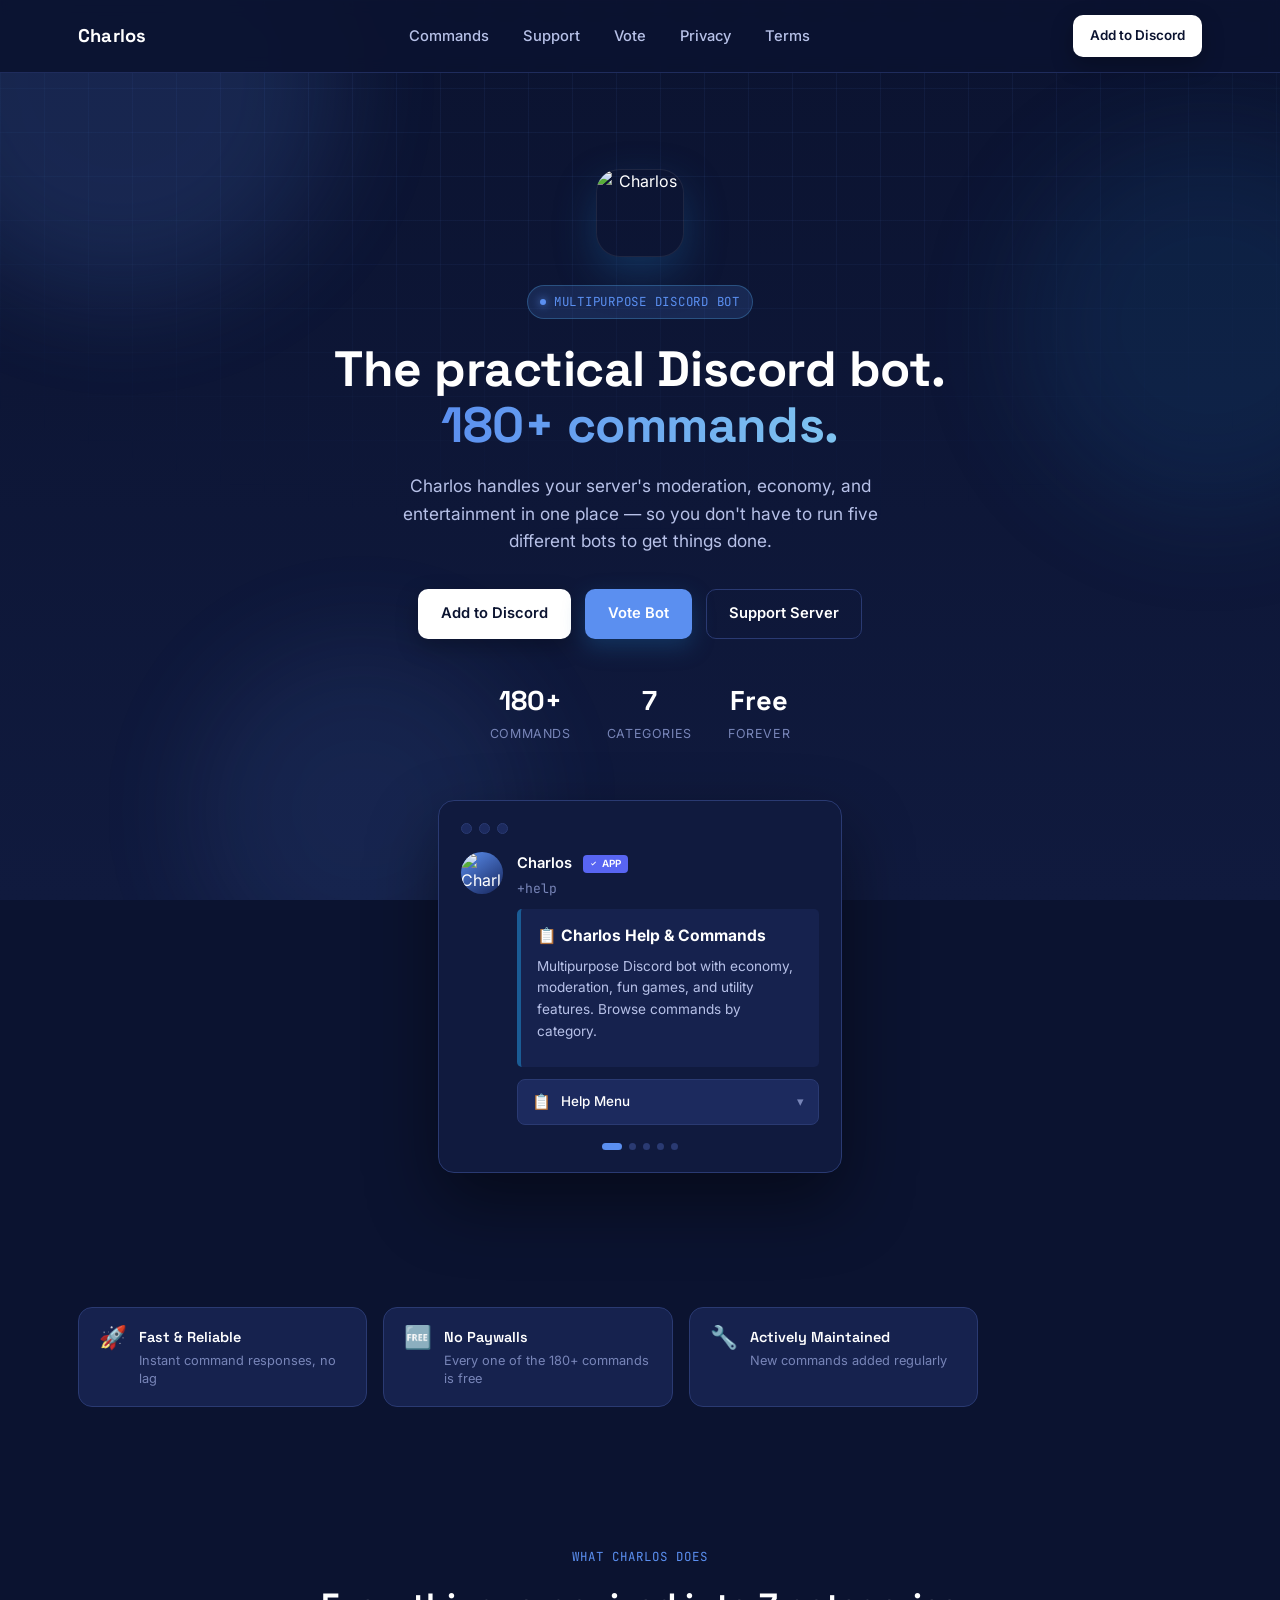
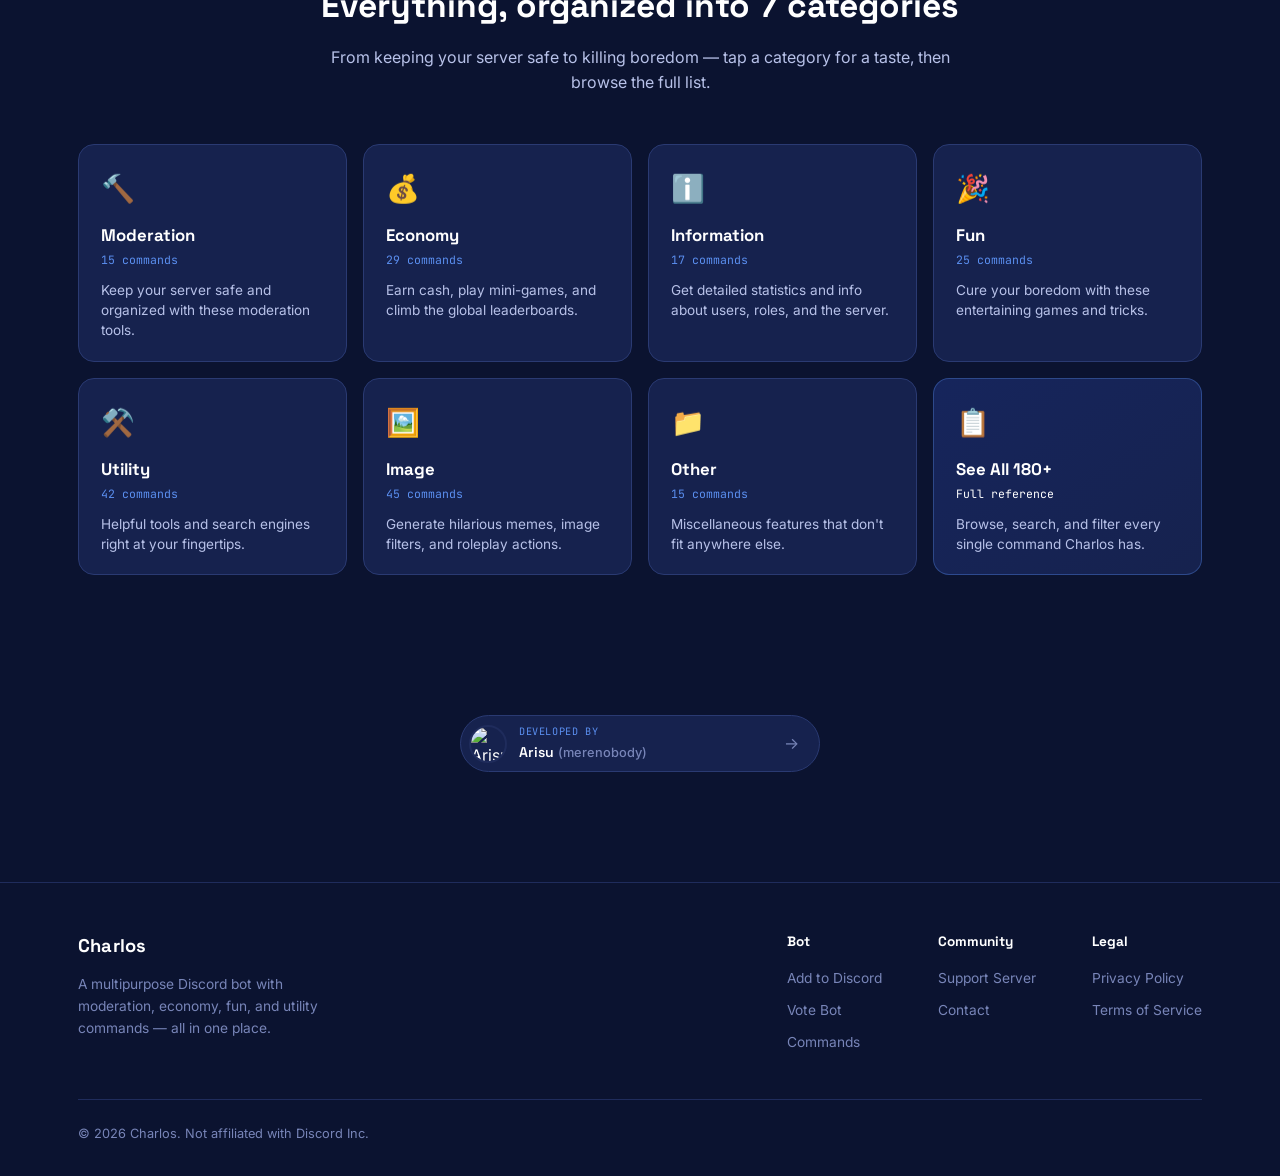
==== index.html @ 414bbe64 "Update index.html" ====
<!DOCTYPE html>
<html lang="en">
<head>
<meta charset="UTF-8">
<meta name="viewport" content="width=device-width, initial-scale=1.0">
<title>Charlos — The Discord Bot That Does Almost Everything</title>
<meta name="description" content="Charlos is a multipurpose Discord bot with 180++ commands across 7 categories: moderation, economy, fun, utility, image, information, and more.">
<link rel="stylesheet" href="style.css">
</head>
<body>

<div class="bg-grid" aria-hidden="true"></div>
<div class="bg-blobs" aria-hidden="true"><span></span><span></span><span></span><span></span></div>

<nav class="nav">
  <div class="wrap">
    <a href="./" class="brand">
      Charlos
    </a>
    <ul class="nav-links">
      <li><a href="/commands">Commands</a></li>
      <li><a href="https://discord.gg/Yh2V3zn8T9">Support</a></li>
      <li><a href="https://top.gg/bot/865440490342449203/">Vote</a></li>
      <li><a href="/privacy">Privacy</a></li>
      <li><a href="/terms">Terms</a></li>
    </ul>
    <div class="nav-cta">
      <a class="btn btn-primary btn-sm" href="https://dsc.gg/charlos">Add to Discord</a>
      <button class="nav-toggle" aria-label="Toggle menu">☰</button>
    </div>
  </div>
</nav>

<header class="hero">
  <div class="wrap hero-centered">
    <div class="hero-icon">
      <img src="https://cdn.top.gg/icons/220473935529189376/a24f97e4140f7df12260221074b613d7f1c4b828c86756d07db3723e8a4da20b.webp" alt="Charlos">
    </div>
    <span class="eyebrow"><span class="dot"></span> Multipurpose Discord Bot</span>
    <h1>The practical Discord bot.<br><span class="accent-text">180+ commands.</span></h1>
    <p class="lead">Charlos handles your server's moderation, economy, and entertainment in one place — so you don't have to run five different bots to get things done.</p>
    <div class="hero-actions">
      <a class="btn btn-primary" href="https://dsc.gg/charlos">Add to Discord</a>
      <a class="btn btn-secondary" href="https://top.gg/bot/865440490342449203/">Vote Bot</a>
      <a class="btn btn-ghost" href="https://discord.gg/Yh2V3zn8T9">Support Server</a>
    </div>
    <div class="hero-stats">
      <div>
        <div class="stat-num" data-count="180+">0</div>
        <div class="stat-label">Commands</div>
      </div>
      <div>
        <div class="stat-num" data-count="7">0</div>
        <div class="stat-label">Categories</div>
      </div>
      <div>
        <div class="stat-num">Free</div>
        <div class="stat-label">Forever</div>
      </div>
    </div>
  </div>
</header>

<section class="preview-section">
  <div class="wrap">
    <div class="mockup">
      <div class="mockup-bar"><span></span><span></span><span></span></div>
      <div class="mockup-msg">
        <div class="mockup-avatar">
          <img src="https://cdn.top.gg/icons/220473935529189376/a24f97e4140f7df12260221074b613d7f1c4b828c86756d07db3723e8a4da20b.webp" alt="Charlos">
        </div>
        <div class="mockup-body">
          <div class="mockup-name">Charlos <span class="bot-tag"><svg viewBox="0 0 16 16" width="11" height="11" aria-hidden="true"><path fill="#fff" d="M6.8 10.8 4.4 8.4l.9-.9 1.5 1.5 3.9-3.9.9.9-4.8 4.8Z"/></svg>APP</span></div>
          <div class="mockup-cmd">+help</div>
          <div class="embed-card">
            <div class="embed-title">📋 Charlos Help &amp; Commands</div>
            <div class="embed-desc">Loading…</div>
          </div>
          <div class="mockup-select">
            <span class="select-icon">📋</span>
            <span class="select-text">Help Menu</span>
            <span class="select-chevron">▾</span>
          </div>
        </div>
      </div>
      <div class="mockup-dots"></div>
    </div>
  </div>
</section>

<section class="strip-section">
  <div class="wrap">

    <div class="feature-strip reveal reveal-stagger">
      <div class="feature-item">
        <span class="feature-icon">🚀</span>
        <div>
          <div class="feature-title">Fast &amp; Reliable</div>
          <div class="feature-desc">Instant command responses, no lag</div>
        </div>
      </div>
      <div class="feature-item">
        <span class="feature-icon">🆓</span>
        <div>
          <div class="feature-title">No Paywalls</div>
          <div class="feature-desc">Every one of the 180+ commands is free</div>
        </div>
      </div>
      <div class="feature-item">
        <span class="feature-icon">🔧</span>
        <div>
          <div class="feature-title">Actively Maintained</div>
          <div class="feature-desc">New commands added regularly</div>
        </div>
      </div>
    </div>
  </div>
</section>

<section id="commands">
  <div class="wrap">
    <div class="section-head reveal">
      <span class="section-tag">What Charlos does</span>
      <h2>Everything, organized into 7 categories</h2>
      <p>From keeping your server safe to killing boredom — tap a category for a taste, then browse the full list.</p>
    </div>

    <div class="pitch-grid reveal reveal-stagger">
      <a href="/commands?moderation" class="pitch-card">
        <div class="pitch-icon">🔨</div>
        <div class="pitch-title">Moderation</div>
        <div class="pitch-count">15 commands</div>
        <p class="pitch-desc">Keep your server safe and organized with these moderation tools.</p>
      </a>
      <a href="/commands?economy" class="pitch-card">
        <div class="pitch-icon">💰</div>
        <div class="pitch-title">Economy</div>
        <div class="pitch-count">29 commands</div>
        <p class="pitch-desc">Earn cash, play mini-games, and climb the global leaderboards.</p>
      </a>
      <a href="/commands?information" class="pitch-card">
        <div class="pitch-icon">ℹ️</div>
        <div class="pitch-title">Information</div>
        <div class="pitch-count">17 commands</div>
        <p class="pitch-desc">Get detailed statistics and info about users, roles, and the server.</p>
      </a>
      <a href="/commands?fun" class="pitch-card">
        <div class="pitch-icon">🎉</div>
        <div class="pitch-title">Fun</div>
        <div class="pitch-count">25 commands</div>
        <p class="pitch-desc">Cure your boredom with these entertaining games and tricks.</p>
      </a>
      <a href="/commands?utility" class="pitch-card">
        <div class="pitch-icon">⚒️</div>
        <div class="pitch-title">Utility</div>
        <div class="pitch-count">42 commands</div>
        <p class="pitch-desc">Helpful tools and search engines right at your fingertips.</p>
      </a>
      <a href="/commands?image" class="pitch-card">
        <div class="pitch-icon">🖼️</div>
        <div class="pitch-title">Image</div>
        <div class="pitch-count">45 commands</div>
        <p class="pitch-desc">Generate hilarious memes, image filters, and roleplay actions.</p>
      </a>
      <a href="/commands?other" class="pitch-card">
        <div class="pitch-icon">📁</div>
        <div class="pitch-title">Other</div>
        <div class="pitch-count">15 commands</div>
        <p class="pitch-desc">Miscellaneous features that don't fit anywhere else.</p>
      </a>
      <a href="/commands" class="pitch-card pitch-card-all">
        <div class="pitch-icon">📋</div>
        <div class="pitch-title">See All 180+</div>
        <div class="pitch-count">Full reference</div>
        <p class="pitch-desc">Browse, search, and filter every single command Charlos has.</p>
      </a>
    </div>
  </div>
</section>


<section class="strip-section">
  <div class="wrap">
    <a class="dev-chip reveal" href="https://discord.com/users/717255337803120681" target="_blank" rel="noopener">
      <img class="dev-chip-avatar" id="devAvatar" src="https://api.lanyard.rest/717255337803120681.png" alt="Arisu">
      <div class="dev-chip-text">
        <span class="dev-chip-label">Developed by</span>
        <span class="dev-chip-name">Arisu <span class="dev-chip-handle">(merenobody)</span></span>
      </div>
      <span class="dev-chip-arrow">→</span>
    </a>
  </div>
</section>

<footer>
  <div class="wrap">
    <div class="footer-top">
      <div class="footer-brand">
        <a href="./" class="brand">Charlos</a>
        <p>A multipurpose Discord bot with moderation, economy, fun, and utility commands — all in one place.</p>
      </div>
      <div class="footer-cols">
        <div class="footer-col">
          <h4>Bot</h4>
          <a href="https://dsc.gg/charlos">Add to Discord</a>
          <a href="https://top.gg/bot/865440490342449203/">Vote Bot</a>
          <a href="/commands">Commands</a>
        </div>
        <div class="footer-col">
          <h4>Community</h4>
          <a href="https://discord.gg/Yh2V3zn8T9">Support Server</a>
          <a href="mailto:sokkheng8111@gmail.com">Contact</a>
        </div>
        <div class="footer-col">
          <h4>Legal</h4>
          <a href="/privacy">Privacy Policy</a>
          <a href="/terms">Terms of Service</a>
        </div>
      </div>
    </div>
    <div class="footer-bottom">
      <span>© 2026 Charlos. Not affiliated with Discord Inc.</span>
    </div>
  </div>
</footer>

<script src="script.js"></script>
</body>
</html>
---- style.css ----
@import url('https://fonts.googleapis.com/css2?family=Space+Grotesk:wght@500;600;700&family=Inter:wght@400;500;600;700&family=JetBrains+Mono:wght@400;500;600&display=swap');

/* ---------- Animation keyframes ---------- */
@keyframes float{
  0%,100%{transform:translateY(0);}
  50%{transform:translateY(-10px);}
}
@keyframes pulseGlow{
  0%,100%{box-shadow:0 30px 70px rgba(0,0,0,0.45), 0 0 0 rgba(74,159,219,0);}
  50%{box-shadow:0 30px 70px rgba(0,0,0,0.45), 0 0 46px rgba(74,159,219,0.28);}
}
@keyframes shimmer{
  0%{background-position:0% 50%;}
  100%{background-position:200% 50%;}
}
@keyframes fadeUp{
  from{opacity:0;transform:translateY(26px);}
  to{opacity:1;transform:translateY(0);}
}
@keyframes drift{
  0%{transform:translate(0,0) scale(1);}
  50%{transform:translate(-24px,18px) scale(1.06);}
  100%{transform:translate(0,0) scale(1);}
}
@keyframes spinSlow{
  from{transform:rotate(0deg);}
  to{transform:rotate(360deg);}
}

.reveal{
  opacity:0;
  transform:translateY(26px);
  transition:opacity 0.7s cubic-bezier(0.16,1,0.3,1), transform 0.7s cubic-bezier(0.16,1,0.3,1);
}
.reveal.in-view{
  opacity:1;
  transform:translateY(0);
}
.reveal-stagger.in-view .feature-item{
  animation:fadeUp 0.6s cubic-bezier(0.16,1,0.3,1) both;
}
.reveal-stagger.in-view .feature-item:nth-child(1){animation-delay:0.02s;}
.reveal-stagger.in-view .feature-item:nth-child(2){animation-delay:0.1s;}
.reveal-stagger.in-view .feature-item:nth-child(3){animation-delay:0.18s;}

:root{
  --bg:#0B1330;
  --bg-elevated:#101A3E;
  --surface:#16224E;
  --surface-2:#1C2A5E;
  --border:#2A3A72;
  --border-soft:#1F2C5C;
  --accent:#1A5C95;
  --accent-bright:#5B8FF0;
  --accent-dim:#16255C;
  --accent-soft:rgba(91,143,240,0.16);
  --text:#FFFFFF;
  --text-muted:#B7C1E8;
  --text-dim:#7885B8;
  --font-display:'Space Grotesk',sans-serif;
  --font-body:'Inter',sans-serif;
  --font-mono:'JetBrains Mono',monospace;
  --radius:14px;
}

*{box-sizing:border-box;margin:0;padding:0;}

html{scroll-behavior:smooth;}

body{
  background:var(--bg);
  color:var(--text);
  font-family:var(--font-body);
  line-height:1.6;
  -webkit-font-smoothing:antialiased;
  overflow-x:hidden;
}

body::before{
  content:"";
  position:fixed;
  inset:0;
  z-index:-2;
  background:linear-gradient(180deg, var(--bg) 0%, var(--bg-elevated) 100%);
}

.bg-grid{
  position:fixed;
  inset:0;
  z-index:-1;
  pointer-events:none;
  background-image:
    linear-gradient(rgba(91,143,240,0.07) 1px, transparent 1px),
    linear-gradient(90deg, rgba(91,143,240,0.07) 1px, transparent 1px);
  background-size:44px 44px;
  mask-image:radial-gradient(ellipse 80% 60% at 50% 0%, #000 40%, transparent 100%);
  -webkit-mask-image:radial-gradient(ellipse 80% 60% at 50% 0%, #000 40%, transparent 100%);
}
@media (min-width:900px){
  .bg-grid{animation:gridDrift 40s linear infinite;}
}
@keyframes gridDrift{
  from{background-position:0 0, 0 0;}
  to{background-position:44px 44px, 44px 44px;}
}

.bg-blobs{
  position:fixed;
  inset:0;
  z-index:-1;
  overflow:hidden;
  pointer-events:none;
  transform:translateZ(0);
}
.bg-blobs span{
  position:absolute;
  border-radius:50%;
  filter:blur(55px);
  opacity:0.4;
  will-change:transform;
  transform:translateZ(0);
}
.bg-blobs span:nth-child(1){
  width:440px;height:440px;
  top:-140px;left:-100px;
  background:rgba(91,143,240,0.4);
  animation:blobFloat1 28s ease-in-out infinite;
}
.bg-blobs span:nth-child(2){
  width:380px;height:380px;
  top:15%;right:-120px;
  background:rgba(26,92,149,0.45);
  animation:blobFloat2 34s ease-in-out infinite;
}
.bg-blobs span:nth-child(3){
  width:340px;height:340px;
  bottom:-80px;left:15%;
  background:rgba(91,143,240,0.25);
  animation:blobFloat3 30s ease-in-out infinite;
}
.bg-blobs span:nth-child(4){
  display:none;
}
@keyframes blobFloat1{
  0%,100%{transform:translate(0,0) translateZ(0) scale(1);}
  50%{transform:translate(60px,50px) translateZ(0) scale(1.15);}
}
@keyframes blobFloat2{
  0%,100%{transform:translate(0,0) translateZ(0) scale(1);}
  50%{transform:translate(-70px,40px) translateZ(0) scale(1.1);}
}
@keyframes blobFloat3{
  0%,100%{transform:translate(0,0) scale(1);}
  50%{transform:translate(40px,-60px) scale(1.2);}
}
@media (prefers-reduced-motion:reduce){
  .bg-blobs span{animation:none;}
  .bg-grid{animation:none;}
}

a{color:inherit;text-decoration:none;}
ul{list-style:none;}
img{max-width:100%;display:block;}

.wrap{
  max-width:1180px;
  margin:0 auto;
  padding:0 28px;
}

/* ---------- Nav ---------- */
.nav{
  position:sticky;
  top:0;
  z-index:100;
  background:rgba(11,19,48,0.92);
  backdrop-filter:blur(8px);
  -webkit-backdrop-filter:blur(8px);
  border-bottom:1px solid var(--border-soft);
  transition:box-shadow 0.3s ease, background 0.3s ease;
}
.nav.scrolled{
  background:rgba(11,19,48,0.97);
  box-shadow:0 8px 30px rgba(0,0,0,0.35);
}
@media (max-width:900px){
  .nav{
    background:rgba(11,19,48,0.97);
    backdrop-filter:none;
    -webkit-backdrop-filter:none;
  }
  .nav.scrolled{background:rgba(11,19,48,0.99);}
}
.nav .wrap{
  display:flex;
  align-items:center;
  justify-content:space-between;
  height:72px;
}
.brand{
  display:flex;
  align-items:center;
  gap:12px;
  font-family:var(--font-display);
  font-weight:700;
  font-size:1.15rem;
  letter-spacing:0.01em;
}
.brand-mark{
  width:38px;
  height:38px;
  border-radius:11px;
  background:linear-gradient(145deg,var(--accent-bright),var(--accent-dim));
  display:flex;
  align-items:center;
  justify-content:center;
  font-family:var(--font-display);
  font-weight:700;
  font-size:1.05rem;
  color:#fff;
  box-shadow:0 0 0 1px rgba(255,255,255,0.08) inset, 0 6px 18px rgba(26,92,149,0.35);
  flex-shrink:0;
}
.nav-links{
  display:flex;
  align-items:center;
  gap:34px;
}
.nav-links a{
  font-size:0.92rem;
  color:var(--text-muted);
  font-weight:500;
  transition:color 0.2s ease;
}
.nav-links a:hover{color:var(--text);}
.nav-cta{
  display:flex;
  align-items:center;
  gap:12px;
}
.nav-toggle{
  display:none;
  background:none;
  border:1px solid var(--border);
  border-radius:8px;
  width:40px;
  height:40px;
  color:var(--text);
  font-size:1.1rem;
  cursor:pointer;
}

/* ---------- Buttons ---------- */
.btn{
  display:inline-flex;
  align-items:center;
  justify-content:center;
  gap:8px;
  font-family:var(--font-body);
  font-weight:600;
  font-size:0.92rem;
  padding:12px 22px;
  border-radius:10px;
  border:1px solid transparent;
  cursor:pointer;
  transition:transform 0.15s ease, box-shadow 0.15s ease, background 0.15s ease, border-color 0.15s ease;
  white-space:nowrap;
  position:relative;
  overflow:hidden;
}
.btn::after{
  content:"";
  position:absolute;
  top:0;
  left:-120%;
  width:60%;
  height:100%;
  background:linear-gradient(120deg, transparent, rgba(255,255,255,0.35), transparent);
  transform:skewX(-20deg);
  transition:left 0.6s ease;
}
.btn:hover::after{left:140%;}
.btn:active{transform:translateY(1px);}
.btn-primary{
  background:#fff;
  color:var(--bg);
  box-shadow:0 8px 22px rgba(0,0,0,0.25);
}
.btn-primary:hover{box-shadow:0 10px 28px rgba(0,0,0,0.3);transform:translateY(-1px);background:#F2F5F8;}
.btn-secondary{
  background:var(--accent-bright);
  color:#fff;
  box-shadow:0 8px 22px rgba(26,92,149,0.4);
}
.btn-secondary:hover{box-shadow:0 10px 28px rgba(26,92,149,0.55);transform:translateY(-1px);}
.btn-ghost{
  background:transparent;
  color:var(--text);
  border-color:var(--border);
}
.btn-ghost:hover{border-color:var(--accent-bright);background:var(--surface);}
.btn-sm{padding:9px 16px;font-size:0.84rem;}
.btn-block{width:100%;}

/* ---------- Hero ---------- */
.hero{
  padding:96px 0 56px;
}
.hero-centered{
  display:flex;
  flex-direction:column;
  align-items:center;
  text-align:center;
  max-width:680px;
  margin:0 auto;
}
.hero-icon{
  width:88px;
  height:88px;
  border-radius:24px;
  overflow:hidden;
  margin-bottom:28px;
  box-shadow:0 16px 40px rgba(26,92,149,0.4), 0 0 0 1px rgba(255,255,255,0.08) inset;
}
.hero-icon img{width:100%;height:100%;object-fit:cover;}
.eyebrow{
  display:inline-flex;
  align-items:center;
  gap:8px;
  font-family:var(--font-mono);
  font-size:0.78rem;
  letter-spacing:0.06em;
  text-transform:uppercase;
  color:var(--accent-bright);
  background:var(--accent-soft);
  border:1px solid rgba(74,159,219,0.35);
  padding:6px 12px;
  border-radius:20px;
  margin-bottom:22px;
}
.eyebrow .dot{
  width:6px;height:6px;border-radius:50%;
  background:var(--accent-bright);
  box-shadow:0 0 8px var(--accent-bright);
  animation:pulseDot 2s ease-in-out infinite;
}
@keyframes pulseDot{
  0%,100%{opacity:1;transform:scale(1);}
  50%{opacity:0.55;transform:scale(0.75);}
}
.hero h1{
  font-family:var(--font-display);
  font-size:3.1rem;
  line-height:1.12;
  font-weight:700;
  letter-spacing:-0.01em;
  margin-bottom:20px;
}
.hero h1 .accent-text{
  background:linear-gradient(90deg, var(--accent-bright), #7FC4F0, var(--accent-bright));
  background-size:200% auto;
  -webkit-background-clip:text;
  background-clip:text;
  color:transparent;
  animation:shimmer 4s linear infinite;
  display:inline-block;
}
.hero p.lead{
  font-size:1.08rem;
  color:var(--text-muted);
  max-width:520px;
  margin:0 auto 34px;
}
.hero-actions{
  display:flex;
  flex-wrap:wrap;
  justify-content:center;
  gap:14px;
  margin-bottom:40px;
}
.hero-stats{
  display:flex;
  justify-content:center;
  gap:36px;
}
.hero-stats .stat-num{
  font-family:var(--font-display);
  font-size:1.7rem;
  font-weight:700;
  color:var(--text);
}
.hero-stats .stat-label{
  font-size:0.78rem;
  color:var(--text-dim);
  text-transform:uppercase;
  letter-spacing:0.05em;
  margin-top:2px;
}
.hero-centered > *{
  opacity:0;
  animation:fadeUp 0.7s cubic-bezier(0.16,1,0.3,1) both;
}
.hero-centered > .hero-icon{animation-delay:0.05s;}
.hero-centered > .eyebrow{animation-delay:0.12s;}
.hero-centered > h1{animation-delay:0.2s;}
.hero-centered > .lead{animation-delay:0.28s;}
.hero-centered > .hero-actions{animation-delay:0.36s;}
.hero-centered > .hero-stats{animation-delay:0.44s;}
@media (prefers-reduced-motion:reduce){
  .hero-centered > *{animation:none;opacity:1;}
  .mockup{animation:none;opacity:1;}
}

/* ---------- Preview section (embed mockup showcase) ---------- */
.preview-section{
  padding:0 0 64px;
  display:flex;
  justify-content:center;
}
.preview-section .wrap{
  max-width:460px;
}

/* ---------- Embed mockup (signature element) ---------- */
.mockup{
  background:var(--bg-elevated);
  border:1px solid var(--border);
  border-radius:16px;
  padding:22px;
  box-shadow:0 30px 70px rgba(0,0,0,0.45);
  opacity:0;
  animation:fadeUp 0.8s cubic-bezier(0.16,1,0.3,1) 0.15s both, float 6s ease-in-out 0.9s infinite, pulseGlow 6s ease-in-out 0.9s infinite;
}
.mockup-bar{
  display:flex;
  gap:7px;
  margin-bottom:18px;
}
.mockup-bar span{
  width:11px;height:11px;border-radius:50%;
  background:var(--surface-2);
  border:1px solid var(--border);
}
.mockup-msg{
  display:flex;
  gap:14px;
}
.mockup-avatar{
  width:42px;
  height:42px;
  border-radius:50%;  /* Keep this for circle */
  background:linear-gradient(145deg,var(--accent-bright),var(--accent-dim));
  flex-shrink:0;
  display:flex;
  align-items:center;
  justify-content:center;
  overflow:hidden;  /* Keep this to clip the image to circle */
  padding:0;
}
.mockup-avatar img{
  width:100%;
  height:100%;
  object-fit:cover;  /* ← THIS is the key change */
  display:block;
}
.mockup-body{flex:1;min-width:0;}
.mockup-name{
  font-weight:600;
  font-size:0.92rem;
  margin-bottom:2px;
  display:flex;
  align-items:center;
  gap:5px;
}
.mockup-name .bot-tag{
  display:inline-flex;
  align-items:center;
  gap:3px;
  font-size:0.62rem;
  background:#5865F2;
  color:#fff;
  padding:1px 6px 1px 5px;
  border-radius:4px;
  margin-left:6px;
  vertical-align:middle;
  font-weight:600;
  letter-spacing:0.02em;
}
.mockup-name .bot-tag svg{flex-shrink:0;}
.mockup-cmd{
  font-family:var(--font-mono);
  font-size:0.82rem;
  color:var(--text-dim);
  margin-bottom:10px;
}
.embed-card{
  background:var(--surface);
  border-left:4px solid var(--accent);
  border-radius:5px;
  padding:14px 16px;
  min-height:150px;
  transition:opacity 0.25s ease;
}
.embed-title{
  font-weight:700;
  font-size:0.98rem;
  margin-bottom:8px;
}
.embed-desc{
  font-size:0.85rem;
  color:var(--text-muted);
  margin-bottom:10px;
}
.embed-desc code, .embed-code{
  display:block;
  font-family:var(--font-mono);
  font-size:0.76rem;
  color:var(--accent-bright);
  background:rgba(26,92,149,0.12);
  padding:8px 10px;
  border-radius:6px;
  line-height:1.7;
  word-break:break-word;
}
.embed-footer{
  font-size:0.7rem;
  color:var(--text-dim);
  margin-top:12px;
  padding-top:10px;
  border-top:1px solid var(--border-soft);
}
.mockup-select{
  display:flex;
  align-items:center;
  gap:10px;
  background:var(--surface-2);
  border:1px solid var(--border);
  border-radius:8px;
  padding:10px 14px;
  margin-top:12px;
  cursor:default;
  transition:border-color 0.2s ease;
}
.mockup-select .select-icon{font-size:0.95rem;}
.mockup-select .select-text{
  flex:1;
  font-size:0.84rem;
  font-weight:500;
  color:var(--text);
}
.mockup-select .select-chevron{
  color:var(--text-dim);
  font-size:0.8rem;
}
.mockup-dots{
  display:flex;
  gap:7px;
  justify-content:center;
  margin-top:18px;
}
.mockup-dots button{
  width:7px;height:7px;border-radius:50%;
  background:var(--border);
  border:none;
  cursor:pointer;
  padding:0;
  transition:background 0.2s ease, width 0.2s ease;
}
.mockup-dots button.active{
  background:var(--accent-bright);
  width:20px;
  border-radius:4px;
}

/* ---------- Section shared ---------- */
section{padding:70px 0;}
.section-head{
  text-align:center;
  max-width:640px;
  margin:0 auto 48px;
}
.section-tag{
  font-family:var(--font-mono);
  font-size:0.78rem;
  letter-spacing:0.08em;
  text-transform:uppercase;
  color:var(--accent-bright);
  margin-bottom:12px;
  display:block;
}
.section-head h2{
  font-family:var(--font-display);
  font-size:2.1rem;
  font-weight:700;
  margin-bottom:12px;
}
.section-head p{color:var(--text-muted);}

/* ---------- Category grid ---------- */
.cmd-search{
  display:flex;
  align-items:center;
  gap:10px;
  max-width:480px;
  margin:0 auto 32px;
  background:var(--surface);
  border:1px solid var(--border);
  border-radius:12px;
  padding:12px 16px;
  transition:border-color 0.2s ease, box-shadow 0.2s ease;
}
.cmd-search:focus-within{
  border-color:var(--accent-bright);
  box-shadow:0 0 0 3px rgba(74,159,219,0.15);
}
.cmd-search svg{color:var(--text-dim);flex-shrink:0;}
.cmd-search input{
  flex:1;
  background:none;
  border:none;
  outline:none;
  color:var(--text);
  font-family:var(--font-body);
  font-size:0.92rem;
}
.cmd-search input::placeholder{color:var(--text-dim);}
.cmd-search-count{
  font-family:var(--font-mono);
  font-size:0.74rem;
  color:var(--text-dim);
  flex-shrink:0;
}
.cmd-search-empty{
  display:none;
  text-align:center;
  color:var(--text-dim);
  font-size:0.88rem;
  margin:-16px 0 32px;
}
.cmd-search-empty.visible{display:block;}
.cmd-name mark, .cmd-desc mark{
  background:rgba(74,159,219,0.28);
  color:var(--text);
  border-radius:3px;
  padding:0 1px;
}
/* ---------- Pitch grid (homepage category teasers) ---------- */
.pitch-grid{
  display:grid;
  grid-template-columns:repeat(auto-fill,minmax(220px,1fr));
  gap:16px;
}
.pitch-card{
  display:flex;
  flex-direction:column;
  background:var(--surface);
  border:1px solid var(--border);
  border-radius:16px;
  padding:22px 22px 20px;
  transition:border-color 0.25s ease, transform 0.25s ease, box-shadow 0.25s ease;
}
.pitch-card:hover{
  border-color:rgba(91,143,240,0.45);
  transform:translateY(-4px);
  box-shadow:0 16px 34px rgba(0,0,0,0.35);
}
.pitch-icon{font-size:1.7rem;margin-bottom:12px;}
.pitch-title{
  font-family:var(--font-display);
  font-weight:700;
  font-size:1.05rem;
  margin-bottom:2px;
}
.pitch-count{
  font-family:var(--font-mono);
  font-size:0.72rem;
  color:var(--accent-bright);
  margin-bottom:10px;
}
.pitch-desc{
  font-size:0.85rem;
  color:var(--text-muted);
  line-height:1.5;
}
.pitch-card-all{
  background:linear-gradient(145deg, var(--accent-dim), var(--surface));
  border-color:rgba(91,143,240,0.35);
}
.pitch-card-all .pitch-count{color:var(--text);}

/* ---------- Dev chip (compact, homepage) ---------- */
.dev-chip{
  display:flex;
  align-items:center;
  gap:12px;
  background:var(--surface);
  border:1px solid var(--border);
  border-radius:100px;
  padding:8px 20px 8px 8px;
  max-width:360px;
  margin:0 auto;
  transition:border-color 0.2s ease, transform 0.2s ease;
}
.dev-chip:hover{border-color:rgba(91,143,240,0.4);transform:translateY(-1px);}
.dev-chip-avatar{
  width:38px;
  height:38px;
  border-radius:50%;
  object-fit:cover;
  border:2px solid var(--border-soft);
  flex-shrink:0;
}
.dev-chip-text{
  display:flex;
  flex-direction:column;
  flex:1;
  min-width:0;
}
.dev-chip-label{
  font-family:var(--font-mono);
  font-size:0.64rem;
  letter-spacing:0.06em;
  text-transform:uppercase;
  color:var(--accent-bright);
}
.dev-chip-name{
  font-family:var(--font-display);
  font-weight:600;
  font-size:0.88rem;
}
.dev-chip-handle{
  font-family:var(--font-body);
  font-weight:500;
  color:var(--text-dim);
  font-size:0.8rem;
}
.dev-chip-arrow{
  color:var(--text-dim);
  transition:transform 0.2s ease, color 0.2s ease;
}
.dev-chip:hover .dev-chip-arrow{transform:translateX(3px);color:var(--accent-bright);}

/* ---------- Commands page (dedicated /commands) ---------- */
.cmd-page-section{padding:50px 0 90px;}
.cmd-filters{
  display:flex;
  flex-wrap:wrap;
  gap:8px;
  margin-bottom:28px;
}
.cmd-filter{
  background:var(--surface);
  border:1px solid var(--border);
  border-radius:100px;
  padding:9px 16px;
  font-family:var(--font-body);
  font-weight:600;
  font-size:0.84rem;
  color:var(--text-muted);
  cursor:pointer;
  transition:border-color 0.2s ease, color 0.2s ease, background 0.2s ease;
}
.cmd-filter:hover{border-color:rgba(91,143,240,0.4);color:var(--text);}
.cmd-filter.active{
  background:var(--accent-bright);
  border-color:var(--accent-bright);
  color:#fff;
}
.cmd-filter-count{
  font-family:var(--font-mono);
  font-size:0.74rem;
  opacity:0.75;
}
.cmd-list{
  display:grid;
  grid-template-columns:repeat(auto-fill,minmax(300px,1fr));
  gap:14px;
}
.cmd-row-card{
  background:var(--surface);
  border:1px solid var(--border);
  border-left:3px solid var(--accent-bright);
  border-radius:10px;
  padding:16px 18px;
}
.cmd-row-top{
  display:flex;
  align-items:center;
  justify-content:space-between;
  gap:10px;
  margin-bottom:8px;
}
.cmd-row-name{
  font-family:var(--font-mono);
  font-weight:700;
  font-size:0.92rem;
  color:var(--accent-bright);
}
.cmd-row-cat{
  font-size:0.68rem;
  color:var(--text-dim);
  white-space:nowrap;
  flex-shrink:0;
}
.cmd-row-desc{
  font-size:0.85rem;
  color:var(--text-muted);
  line-height:1.4;
  margin-bottom:12px;
}
.cmd-row-chips{
  display:flex;
  flex-wrap:wrap;
  gap:6px;
}
.cmd-chip{
  font-family:var(--font-mono);
  font-size:0.7rem;
  color:var(--text-dim);
  background:var(--surface-2);
  padding:3px 9px;
  border-radius:6px;
}
.cmd-chip-prefix{
  color:var(--accent-bright);
  background:rgba(91,143,240,0.12);
  font-weight:600;
}
@media (max-width:640px){
  .cmd-list{grid-template-columns:1fr;}
}

.feature-strip{
  display:grid;
  grid-template-columns:repeat(3,1fr);
  gap:16px;
  width:100%;
  max-width:900px;
}
.feature-item{
  display:flex;
  align-items:flex-start;
  gap:12px;
  background:var(--surface);
  border:1px solid var(--border);
  border-radius:14px;
  padding:18px 20px;
}
.feature-icon{
  font-size:1.4rem;
  line-height:1;
  flex-shrink:0;
}
.feature-title{
  font-family:var(--font-display);
  font-weight:600;
  font-size:0.9rem;
  margin-bottom:3px;
}
.feature-desc{
  font-size:0.8rem;
  color:var(--text-dim);
  line-height:1.4;
}
@media (max-width:900px){
  .feature-strip{grid-template-columns:1fr;}
}

/* ---------- Footer ---------- */
footer{
  border-top:1px solid var(--border-soft);
  padding:48px 0 32px;
  margin-top:40px;
}
.footer-top{
  display:flex;
  justify-content:space-between;
  gap:40px;
  flex-wrap:wrap;
  margin-bottom:36px;
}
.footer-brand p{
  color:var(--text-dim);
  font-size:0.86rem;
  max-width:280px;
  margin-top:12px;
}
.footer-cols{
  display:flex;
  gap:56px;
  flex-wrap:wrap;
}
.footer-col h4{
  font-family:var(--font-display);
  font-size:0.85rem;
  margin-bottom:14px;
  color:var(--text);
}
.footer-col a{
  display:block;
  color:var(--text-dim);
  font-size:0.86rem;
  margin-bottom:10px;
  transition:color 0.2s ease;
}
.footer-col a:hover{color:var(--accent-bright);}
.footer-bottom{
  display:flex;
  justify-content:space-between;
  align-items:center;
  flex-wrap:wrap;
  gap:12px;
  padding-top:24px;
  border-top:1px solid var(--border-soft);
  font-size:0.8rem;
  color:var(--text-dim);
}

/* ---------- Legal pages ---------- */
.legal-hero{
  padding:64px 0 32px;
  border-bottom:1px solid var(--border-soft);
}
.legal-hero .section-tag{margin-bottom:14px;}
.legal-hero h1{
  font-family:var(--font-display);
  font-size:2.4rem;
  font-weight:700;
  margin-bottom:10px;
}
.legal-updated{
  font-family:var(--font-mono);
  font-size:0.82rem;
  color:var(--text-dim);
}
.legal-body{
  padding:56px 0 90px;
  display:grid;
  grid-template-columns:220px 1fr;
  gap:56px;
}
.legal-toc{
  position:sticky;
  top:96px;
  align-self:start;
}
.legal-toc a{
  display:block;
  font-size:0.84rem;
  color:var(--text-dim);
  padding:7px 0 7px 14px;
  border-left:2px solid var(--border);
  transition:color 0.2s ease, border-color 0.2s ease;
}
.legal-toc a:hover{color:var(--accent-bright);border-color:var(--accent-bright);}
.legal-content h2{
  font-family:var(--font-display);
  font-size:1.3rem;
  margin:38px 0 14px;
  padding-top:6px;
  scroll-margin-top:96px;
}
.legal-content h2:first-child{margin-top:0;}
.legal-content p{
  color:var(--text-muted);
  margin-bottom:14px;
  font-size:0.95rem;
}
.legal-content ul{
  margin:0 0 14px 0;
}
.legal-content li{
  color:var(--text-muted);
  font-size:0.95rem;
  padding-left:20px;
  position:relative;
  margin-bottom:9px;
}
.legal-content li::before{
  content:"—";
  position:absolute;
  left:0;
  color:var(--accent-bright);
}
.legal-content strong{color:var(--text);font-weight:600;}
.legal-content a.inline-link{color:var(--accent-bright);border-bottom:1px solid rgba(74,159,219,0.4);}
.legal-note{
  background:var(--surface);
  border:1px solid var(--border);
  border-left:3px solid var(--accent);
  border-radius:8px;
  padding:16px 18px;
  font-size:0.88rem;
  color:var(--text-muted);
  margin:20px 0;
}

/* ---------- Responsive ---------- */
@media (max-width:900px){
  .hero h1{font-size:2.5rem;}
  .nav-links{
    position:absolute;
    top:72px;left:0;right:0;
    background:var(--bg-elevated);
    border-bottom:1px solid var(--border-soft);
    flex-direction:column;
    align-items:flex-start;
    padding:20px 28px;
    gap:18px;
    display:none;
  }
  .nav-links.open{display:flex;}
  .nav-toggle{display:block;}
  .legal-body{grid-template-columns:1fr;}
  .legal-toc{position:static;display:flex;flex-wrap:wrap;gap:10px 18px;margin-bottom:20px;}
  .legal-toc a{border-left:none;border-bottom:2px solid var(--border);padding:0 0 6px;}
}
@media (max-width:560px){
  .hero h1{font-size:2.1rem;}
  .hero-stats{gap:24px;}
  .footer-top{flex-direction:column;}
}

@media (prefers-reduced-motion:reduce){
  *{animation-duration:0.01ms !important;transition-duration:0.01ms !important;}
}
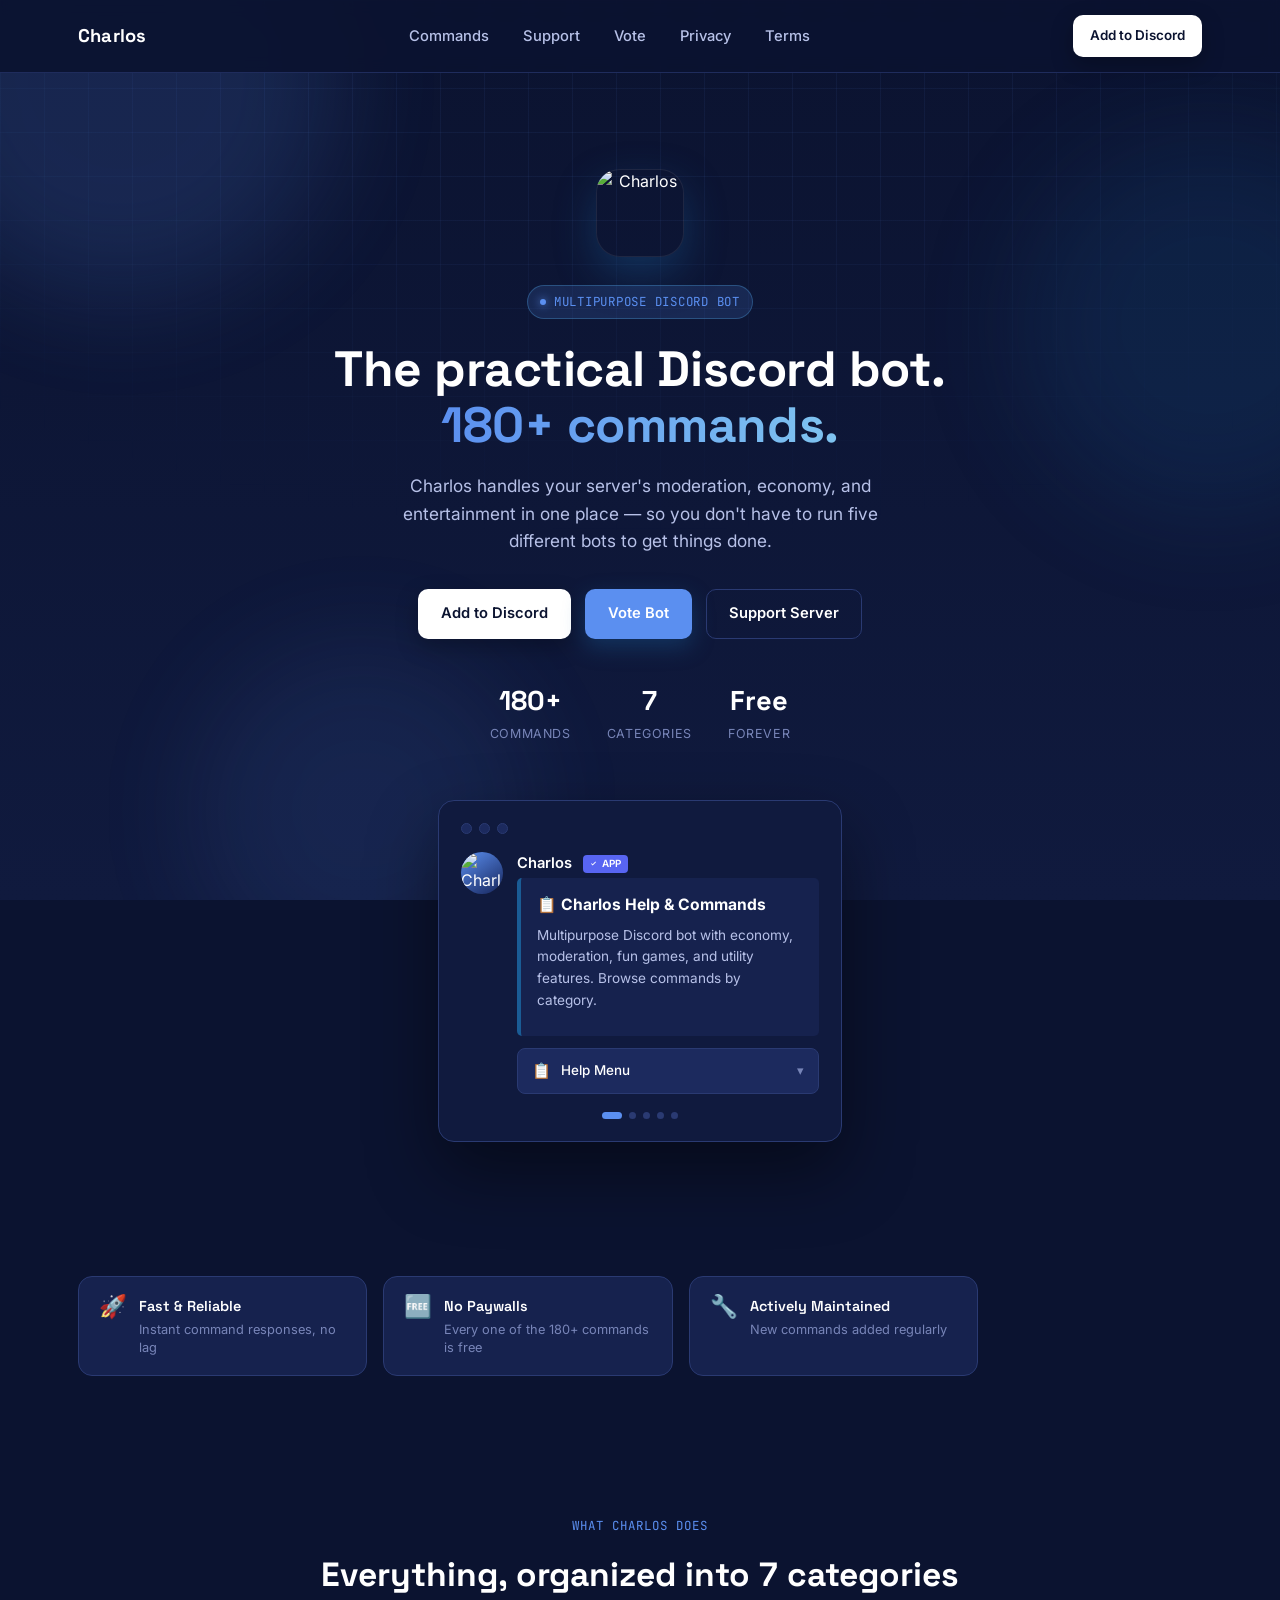
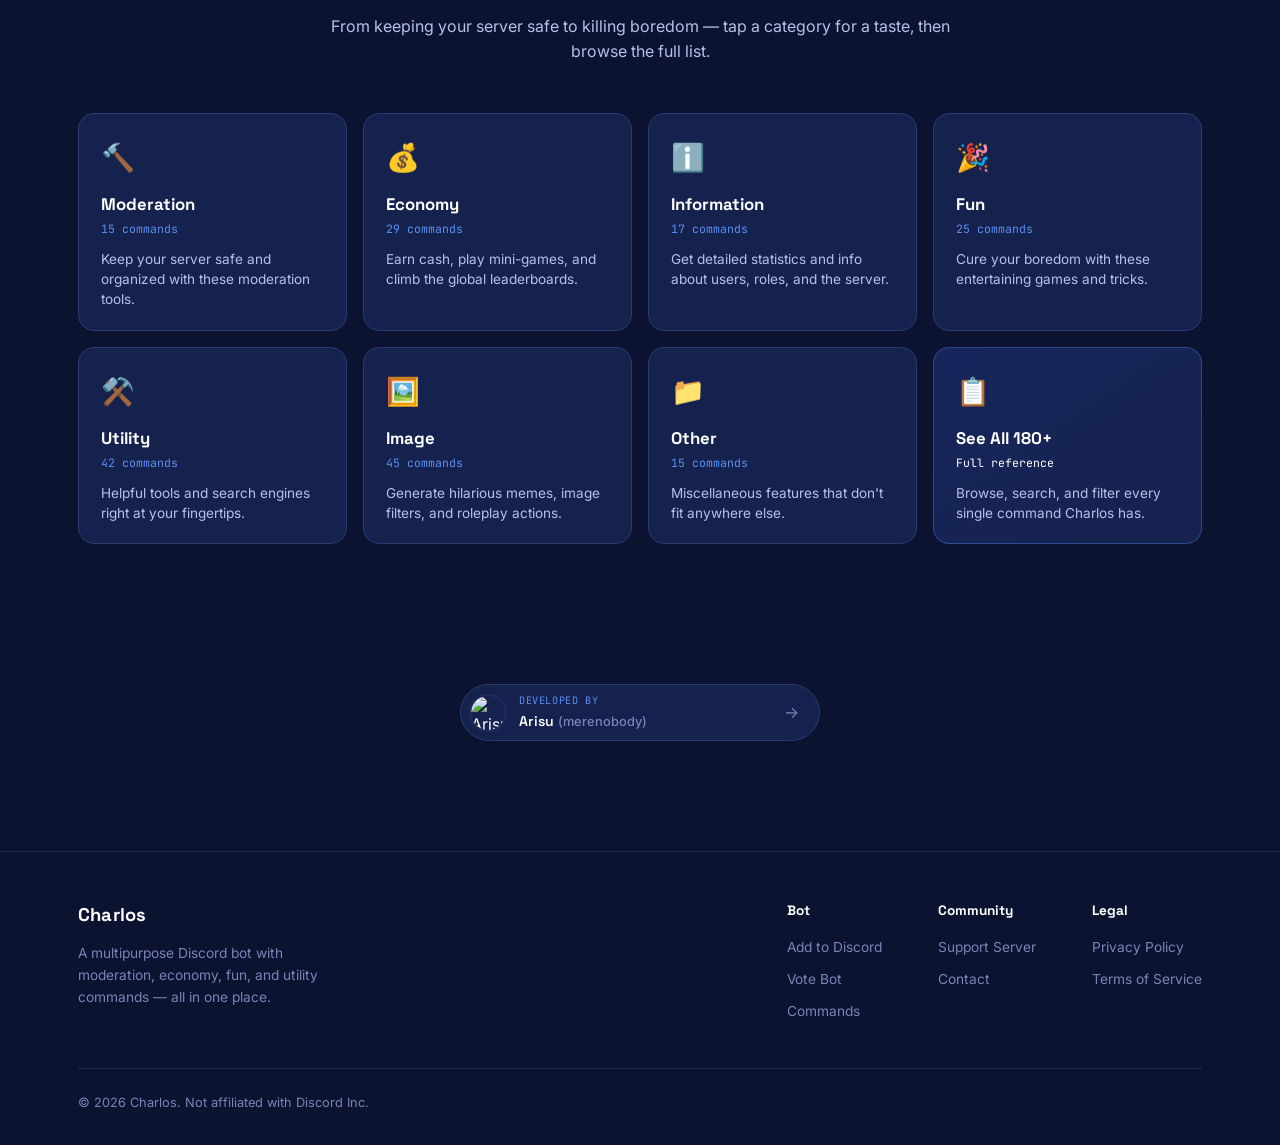
==== commit bf74d21d: "Update index.html" ====
--- a/index.html
+++ b/index.html
@@ -71,7 +71,7 @@
         </div>
         <div class="mockup-body">
           <div class="mockup-name">Charlos <span class="bot-tag"><svg viewBox="0 0 16 16" width="11" height="11" aria-hidden="true"><path fill="#fff" d="M6.8 10.8 4.4 8.4l.9-.9 1.5 1.5 3.9-3.9.9.9-4.8 4.8Z"/></svg>APP</span></div>
-          <div class="mockup-cmd">+help</div>
+
           <div class="embed-card">
             <div class="embed-title">📋 Charlos Help &amp; Commands</div>
             <div class="embed-desc">Loading…</div>
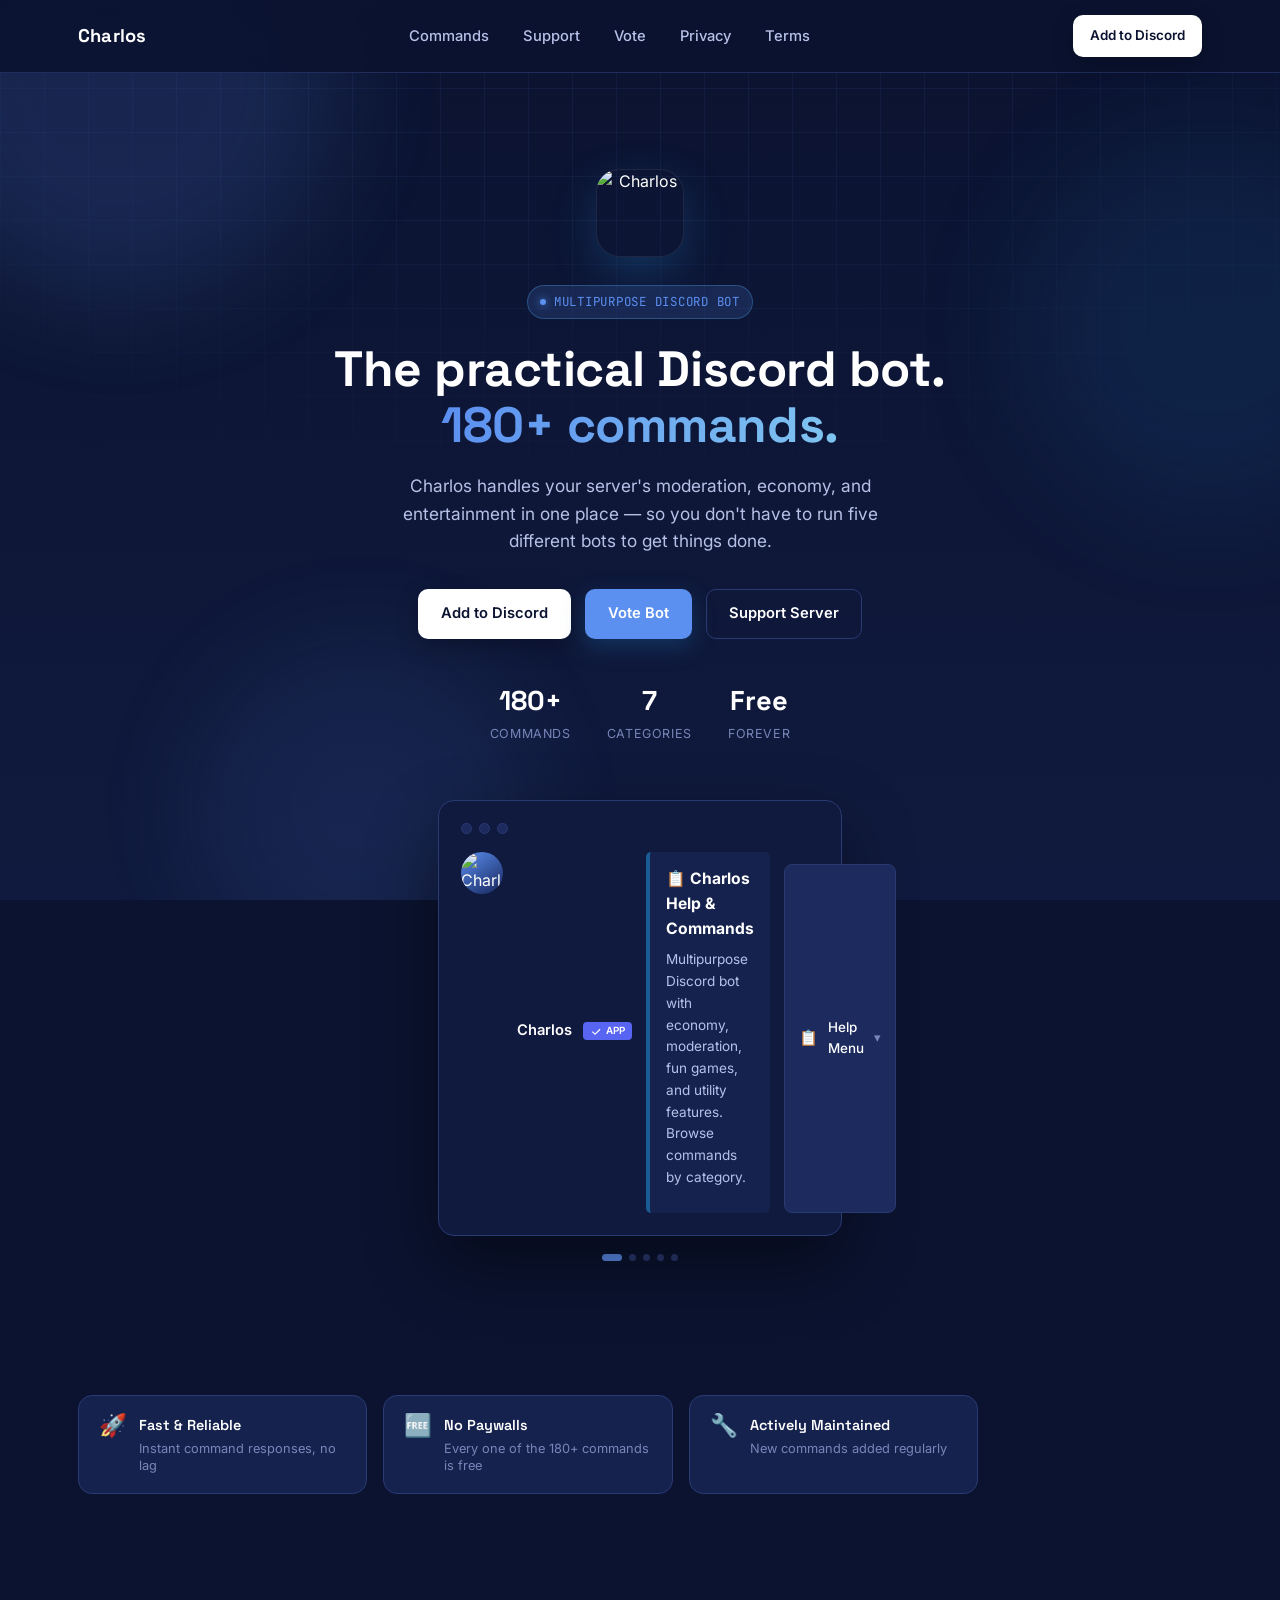
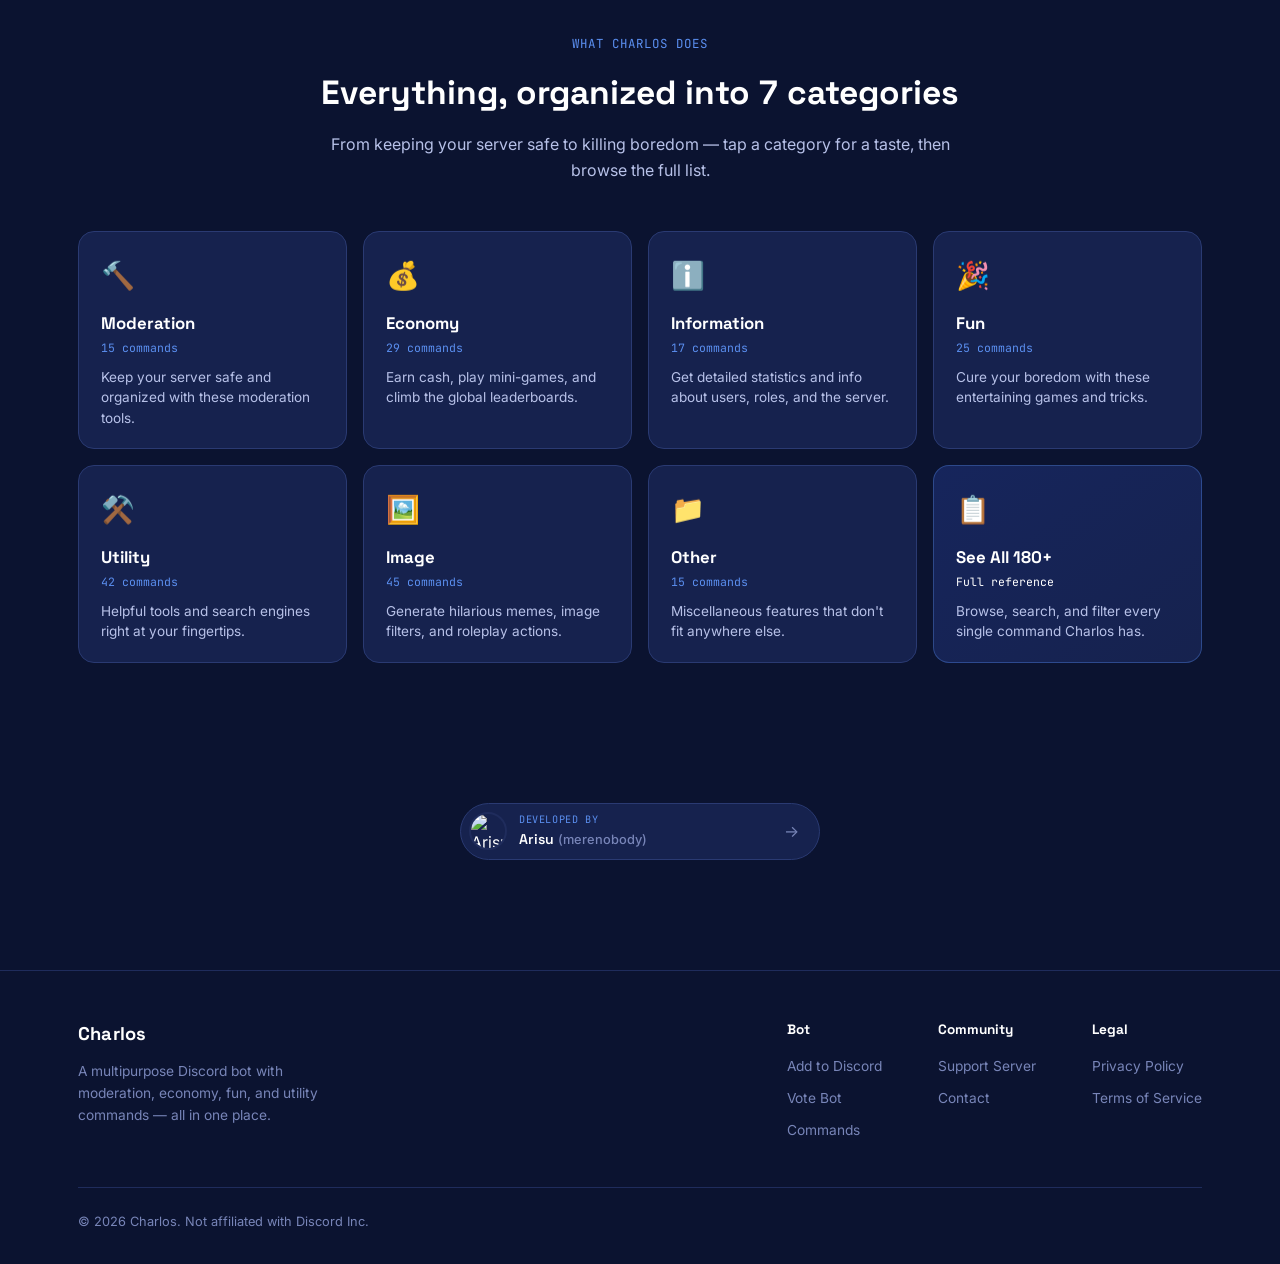
==== commit e85f52a5: "Update index.html" ====
--- a/index.html
+++ b/index.html
@@ -69,8 +69,16 @@
         <div class="mockup-avatar">
           <img src="https://cdn.top.gg/icons/220473935529189376/a24f97e4140f7df12260221074b613d7f1c4b828c86756d07db3723e8a4da20b.webp" alt="Charlos">
         </div>
-        <div class="mockup-body">
-          <div class="mockup-name">Charlos <span class="bot-tag"><svg viewBox="0 0 16 16" width="11" height="11" aria-hidden="true"><path fill="#fff" d="M6.8 10.8 4.4 8.4l.9-.9 1.5 1.5 3.9-3.9.9.9-4.8 4.8Z"/></svg>APP</span></div>
+<div class="mockup-name">
+  Charlos
+  <span class="bot-tag" aria-label="Verified App">
+    <svg class="bot-check" viewBox="0 0 16 16" width="15" height="15" aria-hidden="true">
+      <path fill="currentColor" d="M7.5 11.8 4.2 8.5l.9-.9 2.4 2.4 4.9-4.9.9.9z"/>
+    </svg>
+    APP
+  </span>
+</div>
+
 
           <div class="embed-card">
             <div class="embed-title">📋 Charlos Help &amp; Commands</div>
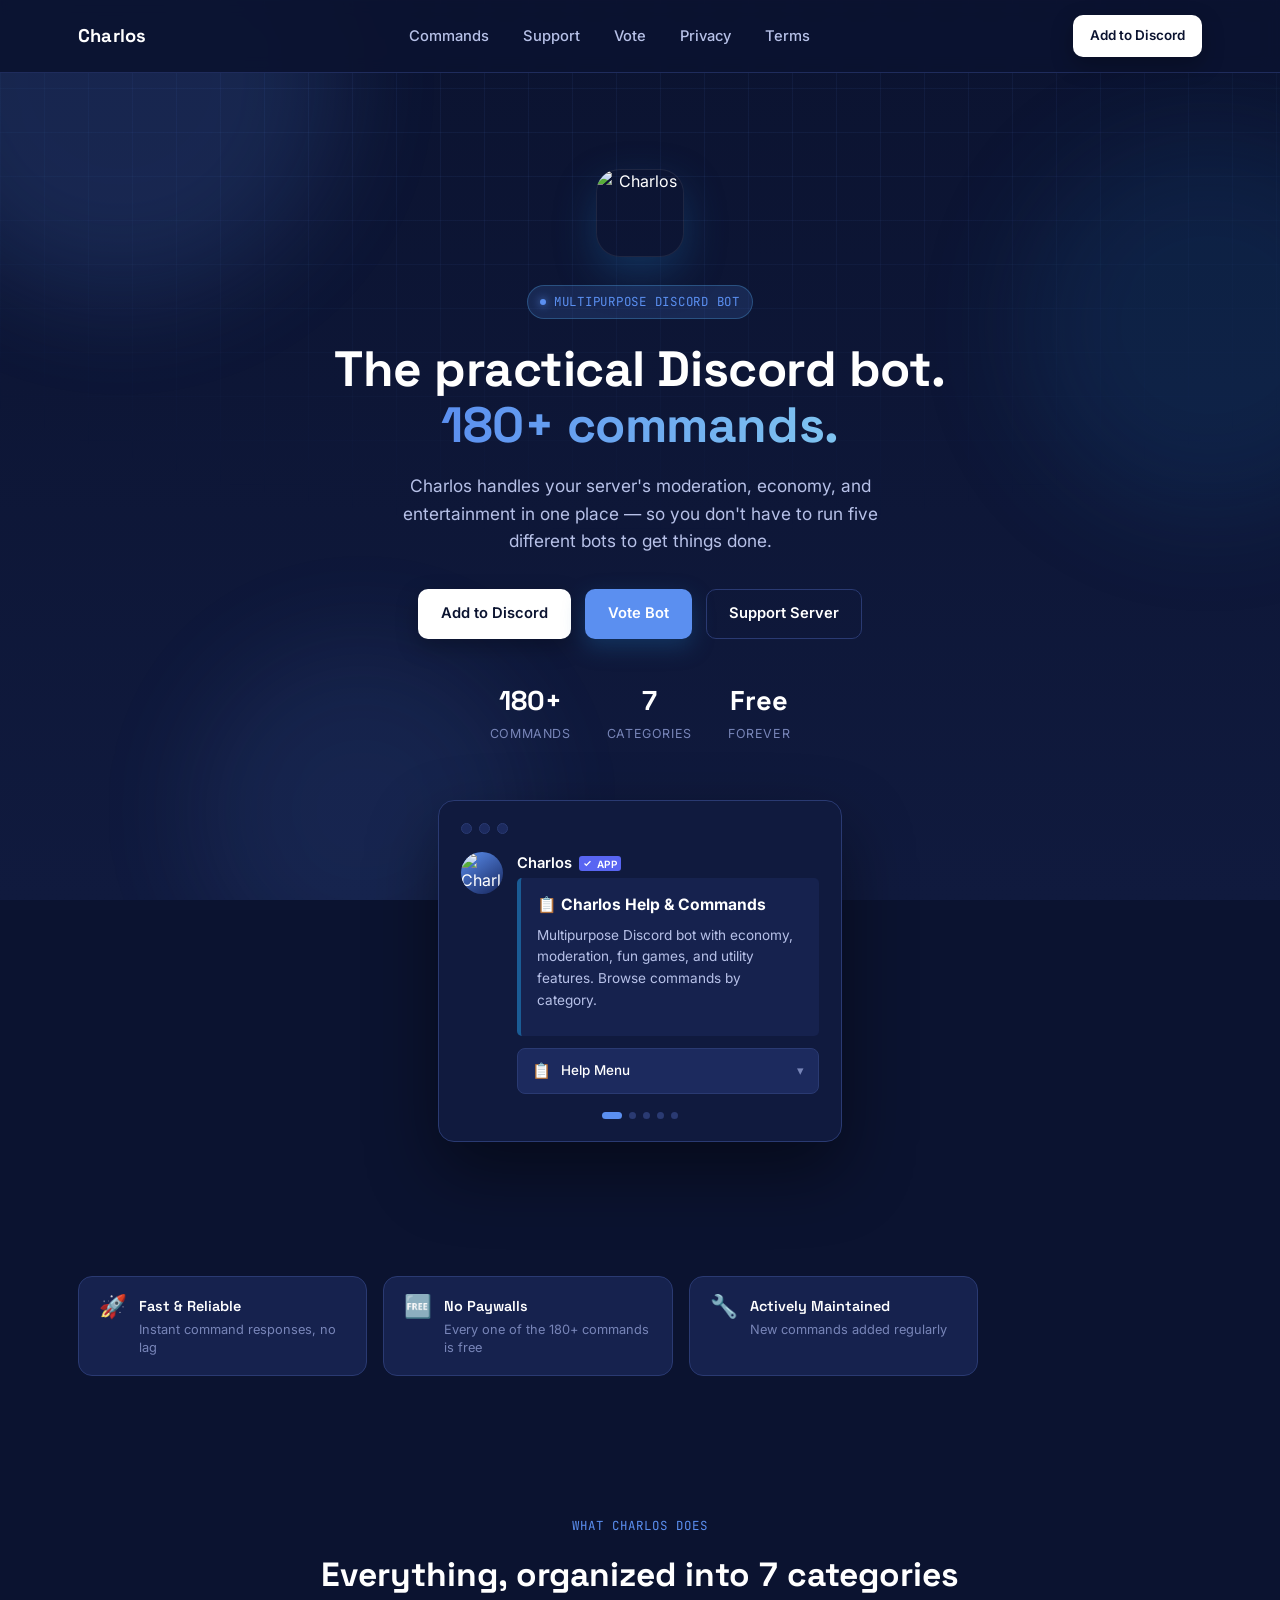
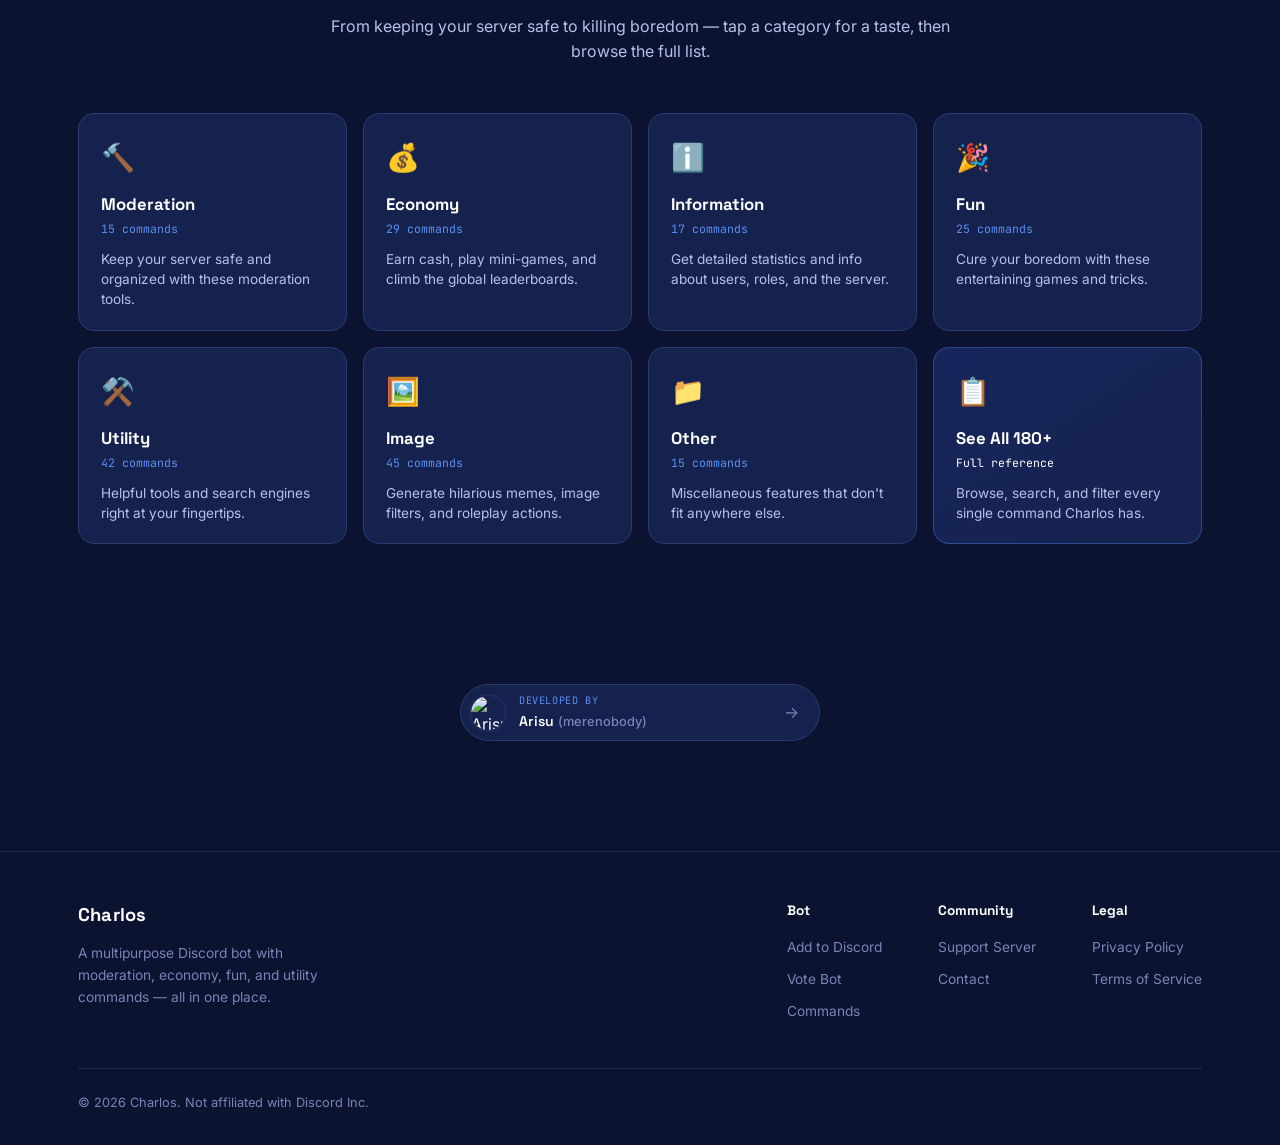
==== commit 640a0459: "Update index.html" ====
--- a/index.html
+++ b/index.html
@@ -69,17 +69,8 @@
         <div class="mockup-avatar">
           <img src="https://cdn.top.gg/icons/220473935529189376/a24f97e4140f7df12260221074b613d7f1c4b828c86756d07db3723e8a4da20b.webp" alt="Charlos">
         </div>
-<div class="mockup-name">
-  Charlos
-  <span class="bot-tag" aria-label="Verified App">
-    <svg class="bot-check" viewBox="0 0 16 16" width="15" height="15" aria-hidden="true">
-      <path fill="currentColor" d="M7.5 11.8 4.2 8.5l.9-.9 2.4 2.4 4.9-4.9.9.9z"/>
-    </svg>
-    APP
-  </span>
-</div>
-
-
+<div class="mockup-body">
+          <div class="mockup-name">Charlos <span class="bot-tag"><svg viewBox="0 0 16 16" width="11" height="11" aria-hidden="true"><path fill="#fff" d="M6.8 10.8 4.4 8.4l.9-.9 1.5 1.5 3.9-3.9.9.9-4.8 4.8Z"/></svg>APP</span></div>
           <div class="embed-card">
             <div class="embed-title">📋 Charlos Help &amp; Commands</div>
             <div class="embed-desc">Loading…</div>
--- a/style.css
+++ b/style.css
@@ -475,18 +475,27 @@
 .mockup-name .bot-tag{
   display:inline-flex;
   align-items:center;
-  gap:3px;
-  font-size:0.62rem;
+  gap:2px;
+  font-size:0.625rem;
   background:#5865F2;
   color:#fff;
-  padding:1px 6px 1px 5px;
-  border-radius:4px;
-  margin-left:6px;
+  height:15px;
+  padding:0 4px 0 1px;
+  border-radius:3px;
+  margin-left:2px;
   vertical-align:middle;
   font-weight:600;
-  letter-spacing:0.02em;
-}
-.mockup-name .bot-tag svg{flex-shrink:0;}
+  letter-spacing:0.04em;
+  text-transform:uppercase;
+  line-height:1;
+  flex-shrink:0;
+}
+.mockup-name .bot-tag svg{
+  width:15px;
+  height:15px;
+  flex-shrink:0;
+}
+
 .mockup-cmd{
   font-family:var(--font-mono);
   font-size:0.82rem;
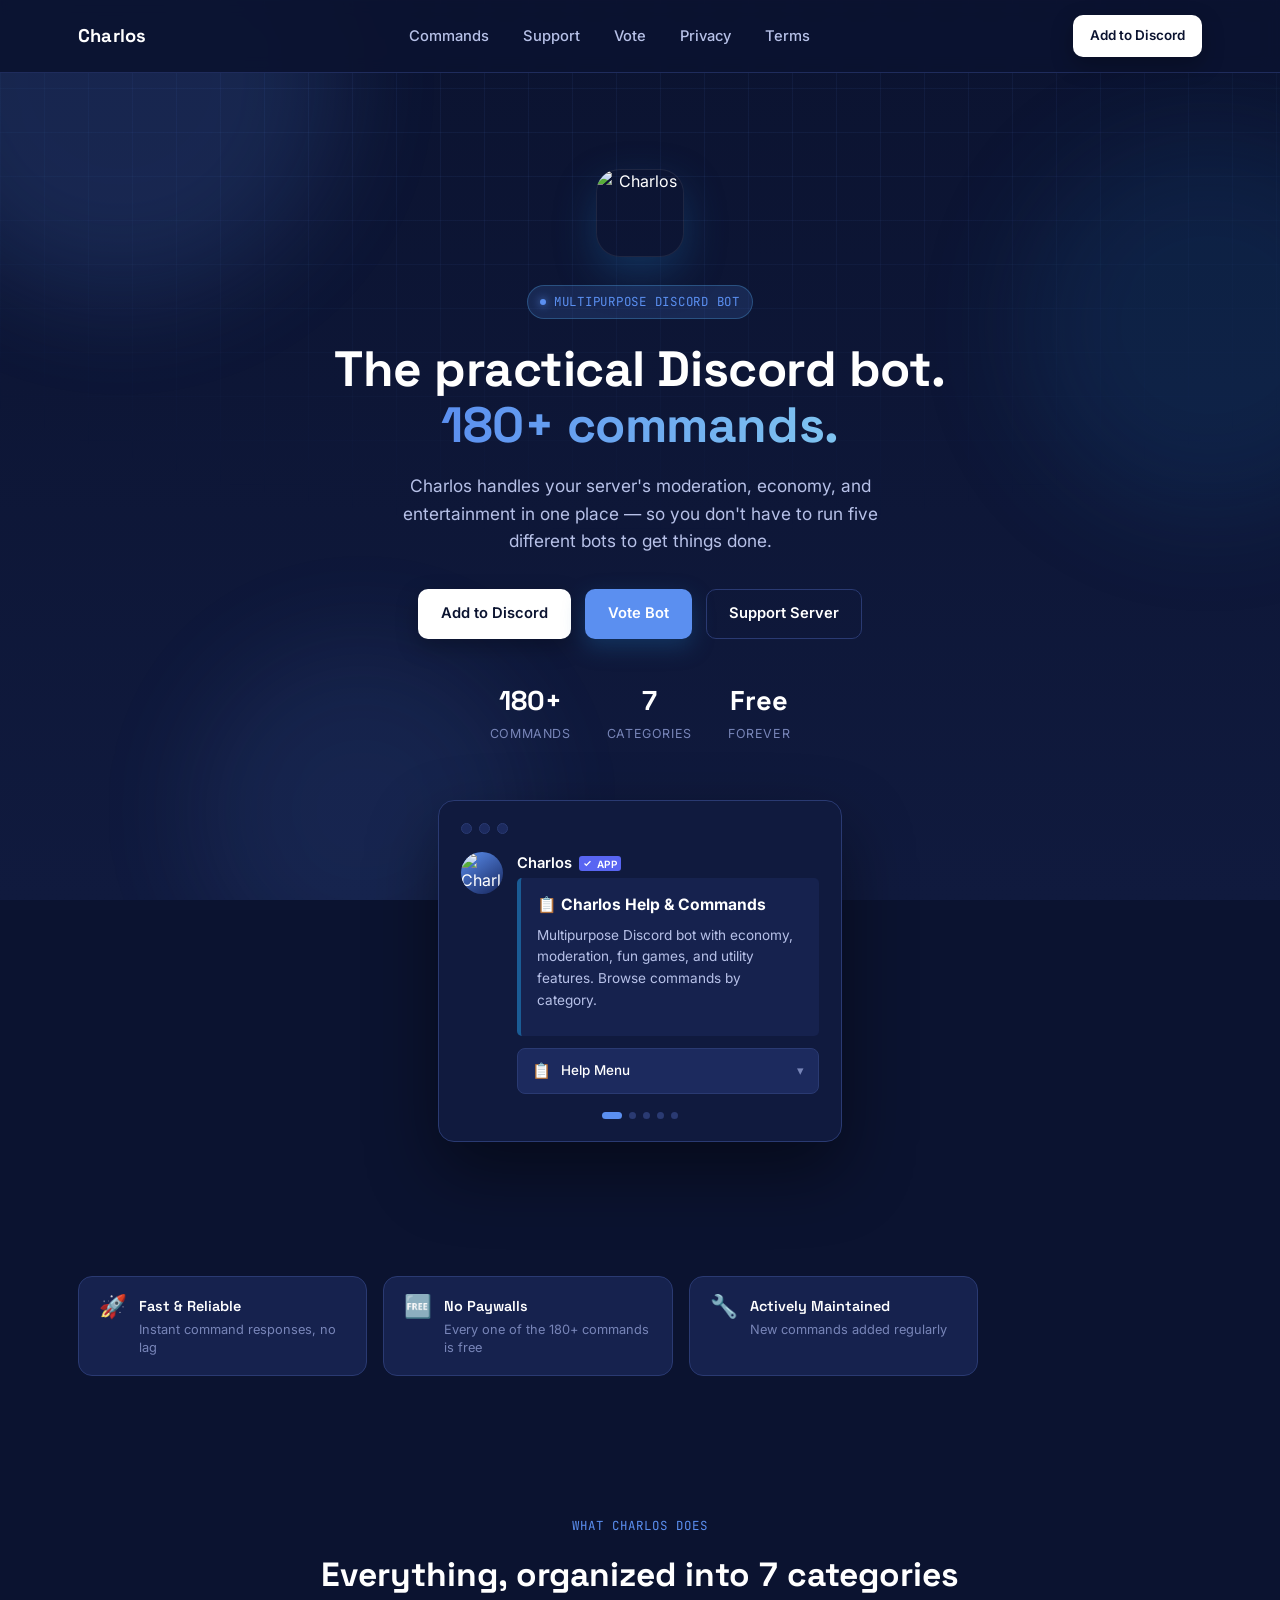
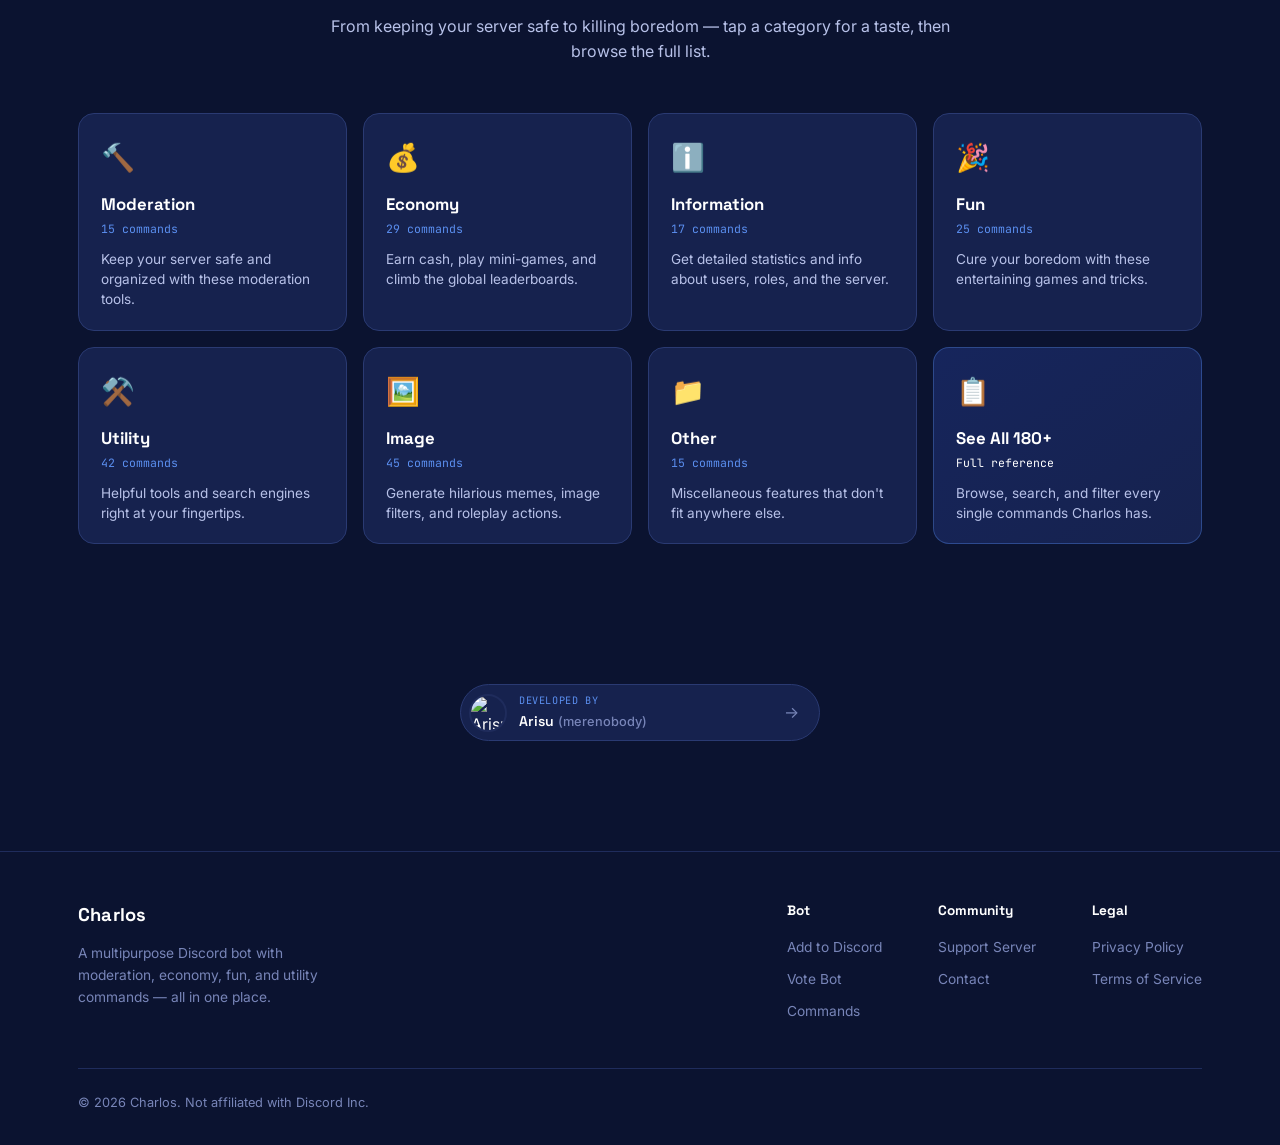
==== commit 4ea3c416: "Update index.html" ====
--- a/index.html
+++ b/index.html
@@ -4,7 +4,7 @@
 <meta charset="UTF-8">
 <meta name="viewport" content="width=device-width, initial-scale=1.0">
 <title>Charlos — The Discord Bot That Does Almost Everything</title>
-<meta name="description" content="Charlos is a multipurpose Discord bot with 180++ commands across 7 categories: moderation, economy, fun, utility, image, information, and more.">
+<meta name="description" content="Charlos is a multipurpose Discord bot with 180+ commands across 7 categories: moderation, economy, fun, utility, image, information, and more.">
 <link rel="stylesheet" href="style.css">
 </head>
 <body>
@@ -171,7 +171,7 @@
         <div class="pitch-icon">📋</div>
         <div class="pitch-title">See All 180+</div>
         <div class="pitch-count">Full reference</div>
-        <p class="pitch-desc">Browse, search, and filter every single command Charlos has.</p>
+        <p class="pitch-desc">Browse, search, and filter every single commands Charlos has.</p>
       </a>
     </div>
   </div>
